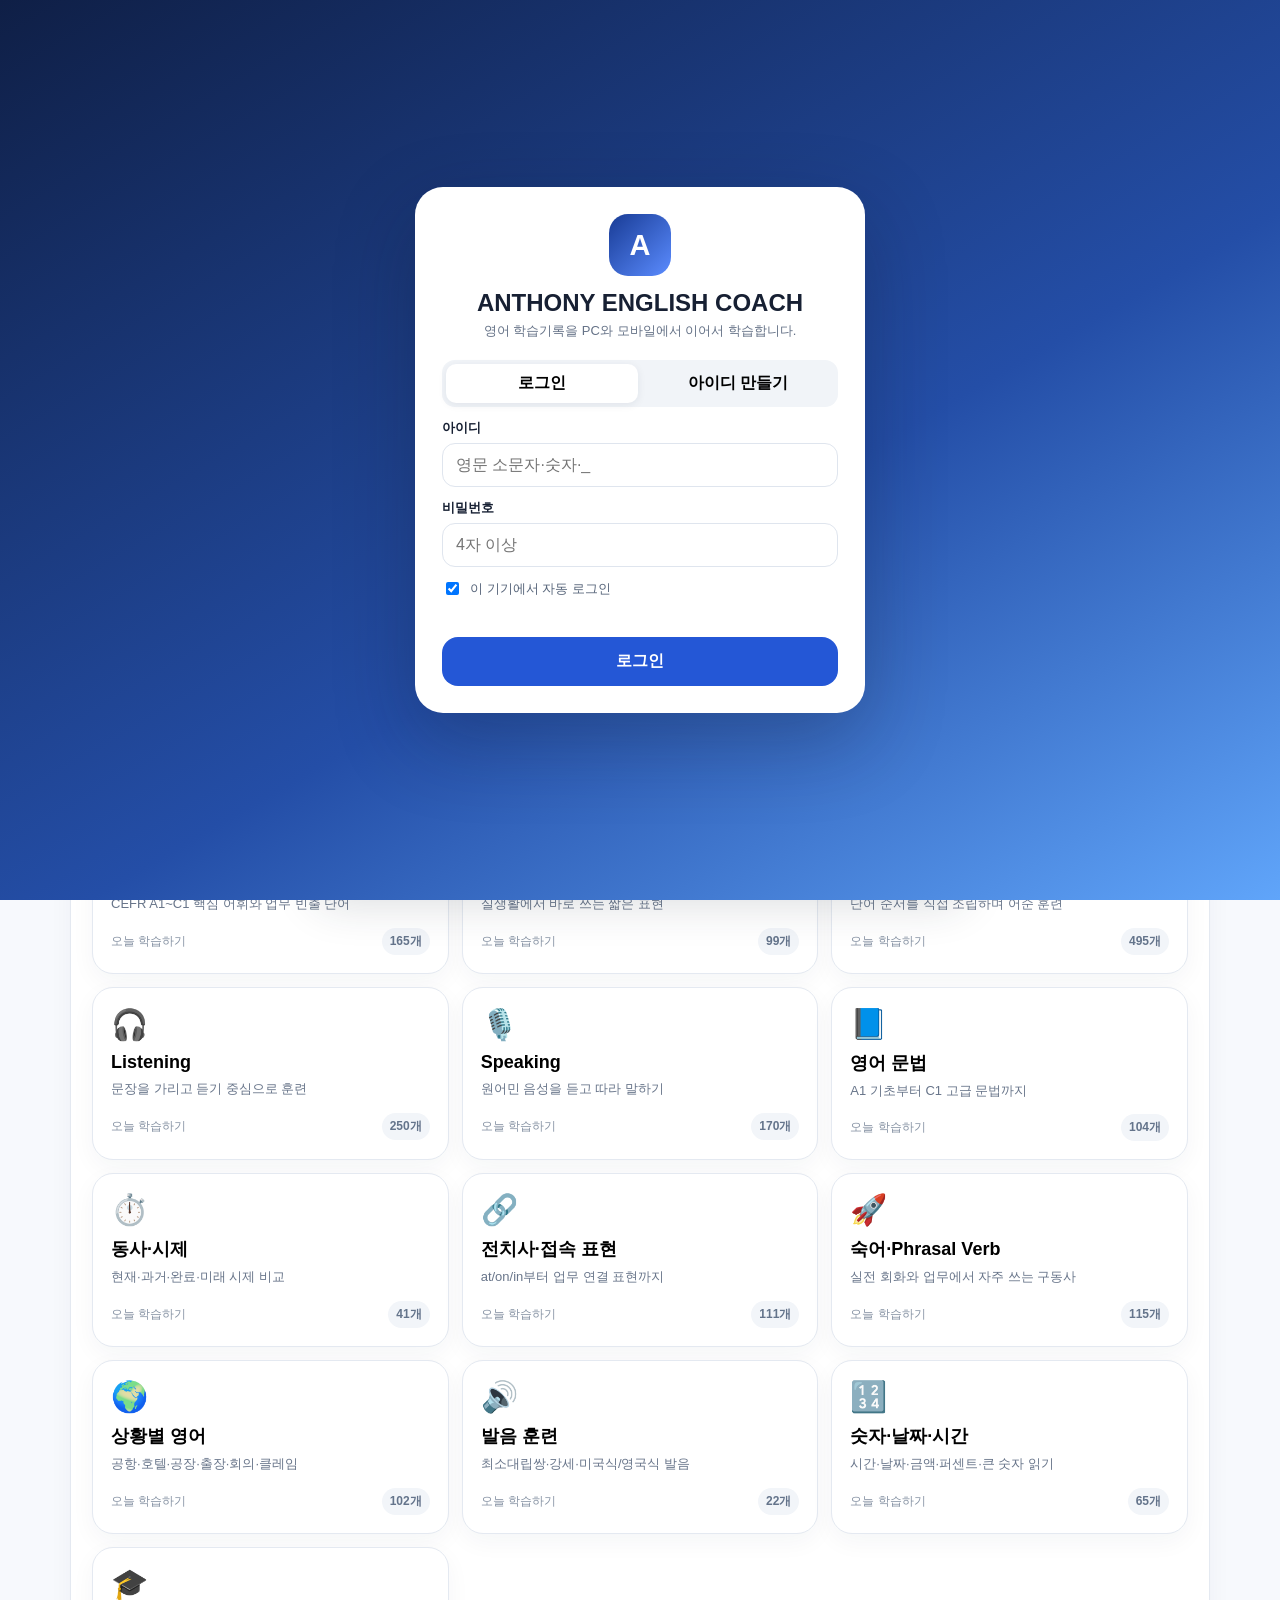
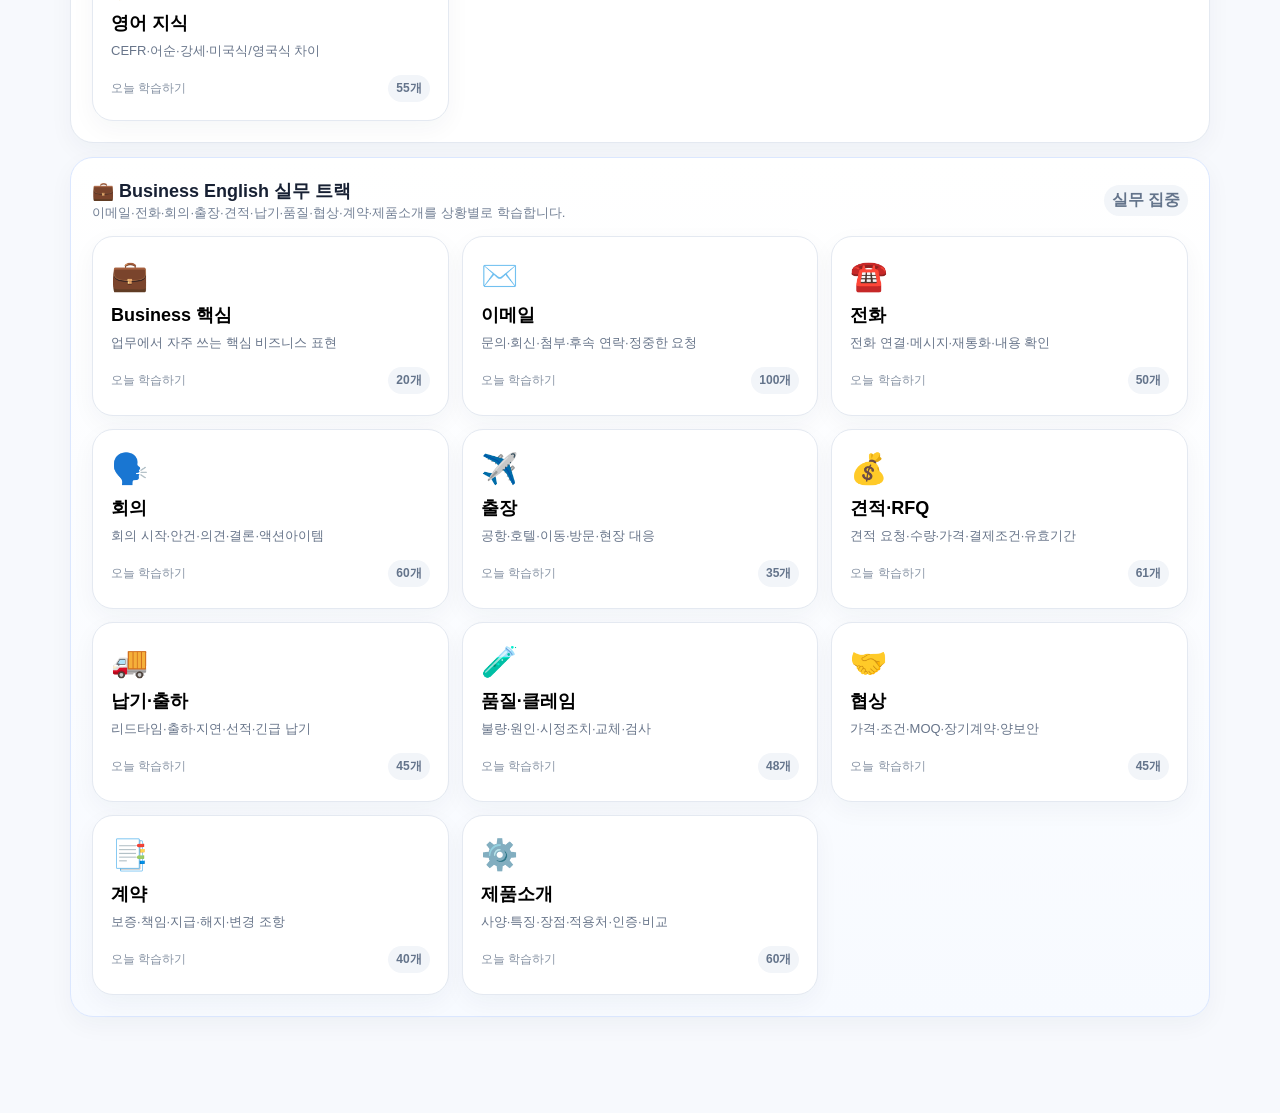
==== index.html @ 3e5adaae "ANTHONY ENGLISH COACH v1.1" ====
<!doctype html><html lang="ko"><head><meta charset="utf-8"><meta name="viewport" content="width=device-width,initial-scale=1,viewport-fit=cover"><meta name="theme-color" content="#183b95"><meta name="apple-mobile-web-app-capable" content="yes"><meta name="apple-mobile-web-app-title" content="Anthony English"><title>ANTHONY ENGLISH COACH</title><link rel="manifest" href="./manifest.webmanifest"><link rel="apple-touch-icon" href="./icon-192.png"><link rel="stylesheet" href="./styles.css?v=1.1"></head><body>
<div id="authGate" class="authGate"><div class="authCard"><div class="authLogo">A</div><h2>ANTHONY ENGLISH COACH</h2><p>영어 학습기록을 PC와 모바일에서 이어서 학습합니다.</p><div class="authTabs"><button id="loginTab" onclick="DACOCloud.setAuthMode('login')">로그인</button><button id="registerTab" onclick="DACOCloud.setAuthMode('register')">아이디 만들기</button></div><div id="displayNameField" class="field hidden"><label>표시 이름</label><input id="authDisplayName" autocomplete="name" placeholder="예: Anthony"></div><div class="field"><label>아이디</label><input id="authUsername" autocomplete="username" placeholder="영문 소문자·숫자·_"></div><div class="field"><label>비밀번호</label><input id="authPassword" type="password" autocomplete="current-password" placeholder="4자 이상"></div><label id="autoLoginRow" class="checkrow"><input id="autoLoginCheck" type="checkbox" checked> 이 기기에서 자동 로그인</label><div id="authSetupWarn" class="setupWarn hidden"></div><div id="authMsg" class="authMsg"></div><button id="authSubmit" class="bigbtn blue" style="width:100%" onclick="DACOCloud.submitAuth()">로그인</button><button id="bootstrapAdminBtn" class="iconbtn hidden" style="width:100%;margin-top:8px" onclick="DACOCloud.bootstrapAdmin()">최초 관리자(admin) 만들기</button><button id="localOnlyBtn" class="iconbtn hidden" style="width:100%;margin-top:8px" onclick="DACOCloud.continueLocal()">클라우드 없이 사용</button></div></div>
<div class="app"><header class="top"><div class="brand"><div class="logo">A</div><div><h1>ANTHONY ENGLISH COACH</h1><small>Daily · Business · Speaking · Review</small></div></div><div class="topActions"><span id="cloudStatusBadge" class="statusBadge off">☁ 연결 확인</span><button id="cloudUserBtn" class="iconbtn hidden" onclick="DACOCloud.openAccount()">👤</button><button id="adminBtn" class="iconbtn hidden" onclick="DACOCloud.openAdmin()">🛡 관리자</button><button class="iconbtn" onclick="openSettings()">⚙ 설정</button></div></header>
<main>
<section id="homeView" class="view on"><div class="hero"><div class="eyebrow">ANTHONY ENGLISH COACH · v1.1</div><h2>오늘 할 영어를 고민하지 말고,<br>10분만 바로 시작하세요.</h2><p>CEFR A1~C1, 필수 단어, 회화, 문장 만들기, Listening, Speaking, 문법, 시제와 함께 2,358개의 학습 항목을 제공합니다. Business English는 이메일·전화·회의·출장·견적·납기·품질·협상·계약·제품소개로 세분화했습니다.</p><div class="cta"><button class="primary" onclick="startDaily()">▶ 오늘의 영어 시작</button><button class="secondary" onclick="openReview()">↺ 복습·오답</button><button class="secondary" onclick="openBrowse()">⌕ 전체 학습자료</button></div></div>
<div class="stats"><div class="stat"><b id="statSessions">0</b><span>학습 세션</span></div><div class="stat"><b id="statLearned">0</b><span>학습 카드</span></div><div class="stat"><b id="statStreak">0일</b><span>연속 학습</span></div><div class="stat"><b id="statAccuracy">0%</b><span>정답률</span></div><div class="stat"><b id="statDue">0</b><span>복습 대기</span></div></div>
<div id="todayBanner" class="todayBanner"><div><b>오늘의 학습 상태</b><div id="todayText" style="font-size:13px;color:#567064;margin-top:3px">아직 학습 전입니다.</div></div><button class="iconbtn" onclick="startDaily()">이어하기</button></div>
<div class="panel"><div class="panelHead"><h3>난이도 선택</h3><div id="levelTabs" class="levelTabs"></div></div></div>
<div class="panel"><div class="panelHead"><h3>기본 영어 학습</h3><small style="color:#738095">완료 후에는 복습/추가학습으로 다시 들어갈 수 있습니다.</small></div><div id="coreCategoryGrid" class="categoryGrid"></div></div>
<div class="panel businessPanel"><div class="panelHead"><div><h3>💼 Business English 실무 트랙</h3><small style="color:#738095">이메일·전화·회의·출장·견적·납기·품질·협상·계약·제품소개를 상황별로 학습합니다.</small></div><span class="miniPill">실무 집중</span></div><div id="businessCategoryGrid" class="categoryGrid"></div></div></section>
<section id="studyView" class="view"><div class="studyTop"><button class="iconbtn" onclick="exitStudy()">← 종료</button><div class="progress"><div id="studyProgress"></div></div><b id="studyCount">0/0</b></div><div id="studyCard" class="lessonCard"></div></section>
<section id="browseView" class="view"><div class="pageHead"><button class="iconbtn" onclick="goHome()">← 홈</button><div style="flex:1"><h2>전체 학습자료</h2><small>영어/한국어/카테고리로 검색할 수 있습니다.</small></div></div><div class="panel"><div class="browseTools"><input id="browseSearch" class="search" placeholder="검색어 입력" oninput="renderBrowse()"><select id="browseCategory" class="search" style="flex:0 0 220px" onchange="renderBrowse()"></select></div><div id="browseList" class="browseList"></div></div></section>
<section id="summaryView" class="view"><div class="lessonCard"><div class="summary"><div class="trophy">🎉</div><h2 id="summaryTitle">오늘 공부 끝!</h2><p id="summaryText">짧게라도 매일 반복하는 것이 가장 강합니다.</p><div class="summaryGrid"><div><b id="sumCount">0</b><span>학습 항목</span></div><div><b id="sumCorrect">0</b><span>정답</span></div><div><b id="sumScore">0%</b><span>정답률</span></div><div><b id="sumWrong">0</b><span>복습 예약</span></div></div><button class="bigbtn blue" onclick="goHome()">홈으로</button> <button id="summaryMoreBtn" class="bigbtn light" onclick="repeatLastCategory()">추가학습</button></div></div></section>
</main>
<nav class="bottomNav"><button onclick="goHome()"><span>🏠</span>홈</button><button onclick="openBrowse()"><span>📚</span>학습자료</button><button onclick="DACOCloud.openRanking()"><span>🏆</span>랭킹</button><button onclick="openAttendance()"><span>✅</span>출석</button><button onclick="openMyPage()"><span>👤</span>마이</button></nav></div>
<div class="modal" id="settingsModal"><div class="modalbox"><div class="pageHead"><h2>설정</h2><button class="iconbtn" onclick="closeModal('settingsModal')">✕</button></div><div class="settingrow"><div><label>영어 발음</label><small>미국식/영국식 음성을 선택합니다.</small></div><div id="accentSeg" class="seg"><button data-accent="en-US" onclick="setAccent('en-US')">🇺🇸 US</button><button data-accent="en-GB" onclick="setAccent('en-GB')">🇬🇧 UK</button></div></div><div class="settingrow"><div><label>음성 속도</label><small>초급자는 0.85배가 편합니다.</small></div><div id="rateSeg" class="seg"><button data-rate="0.75" onclick="setRate(.75)">0.75</button><button data-rate="0.85" onclick="setRate(.85)">0.85</button><button data-rate="1" onclick="setRate(1)">보통</button></div></div><div class="settingrow"><div><label>영어 성우</label><small>기기에서 사용 가능한 선택 발음의 성우를 표시합니다.</small></div><div><select id="voiceSelect" onchange="setVoice(this.value)"><option value="auto">자동</option></select> <button class="iconbtn" onclick="speak('Please confirm the schedule.')">샘플</button></div></div><div class="settingrow"><div><label>오후 7시 미학습 알림</label><small id="reminderStatus">오늘 학습하지 않았을 때 알림을 받을 수 있습니다.</small></div><button id="settingsReminderBtn" class="iconbtn" onclick="DACOCloud.toggleReminder()">🔕 알림 켜기</button></div><div class="settingrow"><div><label>계정 · 클라우드</label><small id="cloudSettingsText">로그인하면 기록이 자동 동기화됩니다.</small></div><button class="iconbtn" onclick="DACOCloud.syncNow(true)">지금 동기화</button></div><div class="settingrow"><div><label>학습기록 백업</label><small>JSON 파일로 내보내거나 다시 가져올 수 있습니다.</small></div><div><button class="iconbtn" onclick="exportProgress()">내보내기</button> <button class="iconbtn" onclick="document.getElementById('importFile').click()">가져오기</button><input id="importFile" type="file" accept="application/json" class="hidden"></div></div><div class="settingrow"><div><label>학습기록 초기화</label><small>영어 앱의 진도만 초기화합니다.</small></div><button class="iconbtn" style="color:#b91c1c" onclick="resetProgress()">초기화</button></div></div></div>
<div class="modal" id="attendanceModal"><div class="modalbox"><div class="pageHead"><h2>✅ 출석·학습 기록</h2><button class="iconbtn" onclick="closeModal('attendanceModal')">✕</button></div><div id="attendanceContent"></div></div></div>
<div class="modal" id="myPageModal"><div class="modalbox"><div class="pageHead"><h2>👤 마이페이지</h2><button class="iconbtn" onclick="closeModal('myPageModal')">✕</button></div><div id="myPageContent"></div><div id="myPageRank" class="setupWarn">랭킹 집계 중</div></div></div>
<div class="modal" id="rankingModal"><div class="modalbox"><div class="pageHead"><h2>🏆 영어 학습 랭킹</h2><button class="iconbtn" onclick="DACOCloud.closeModal('rankingModal')">✕</button></div><div id="rankingContent"></div></div></div>
<div class="modal" id="accountModal"><div class="modalbox"><div class="pageHead"><h2>내 계정</h2><button class="iconbtn" onclick="DACOCloud.closeModal('accountModal')">✕</button></div><div id="accountInfo"></div><div style="display:flex;gap:8px;flex-wrap:wrap;margin-top:15px"><button class="bigbtn light" onclick="DACOCloud.syncNow(true)">☁ 지금 동기화</button><button class="bigbtn ghost" onclick="DACOCloud.openPasswordChange()">비밀번호 변경</button><button class="bigbtn ghost" onclick="DACOCloud.logout()">로그아웃</button></div></div></div>
<div class="modal" id="passwordModal"><div class="modalbox" style="max-width:460px"><div class="pageHead"><h2>비밀번호 변경</h2><button class="iconbtn" onclick="DACOCloud.closeModal('passwordModal')">✕</button></div><div class="field"><label>현재 비밀번호</label><input id="currentPassword" type="password"></div><div class="field"><label>새 비밀번호</label><input id="newPassword" type="password"></div><div id="passwordMsg" class="authMsg"></div><button class="bigbtn blue" style="width:100%" onclick="DACOCloud.changePassword()">변경하기</button></div></div>
<div class="modal" id="adminModal"><div class="modalbox" style="max-width:1040px"><div class="pageHead"><div><h2>🛡 관리자 메뉴</h2><small>영어 앱 사용자와 학습기록</small></div><button class="iconbtn" onclick="DACOCloud.closeModal('adminModal')">✕</button></div><div id="adminWarning" class="setupWarn">초기 관리자 비밀번호가 admin이면 최초 로그인 후 반드시 변경하세요.</div><div id="adminSummary" class="adminCards"></div><div style="display:flex;justify-content:space-between;align-items:center;margin:14px 0 8px"><b>가입 사용자</b><button class="iconbtn" onclick="DACOCloud.loadAdminUsers()">↻ 새로고침</button></div><div id="adminUsers"></div></div></div>
<div id="toast" class="toast"></div><script src="./cloud-config.js?v=1.1"></script><script src="./content.js?v=1.1"></script><script src="./app.js?v=1.1"></script><script src="./cloud-auth.js?v=1.1"></script></body></html>
---- styles.css ----
:root{--bg:#f6f8fc;--card:#fff;--ink:#172033;--muted:#68758a;--line:#e4e9f1;--blue:#2457d6;--blue2:#183b95;--green:#079669;--orange:#e76a17;--red:#d83b43;--purple:#7251cc;--shadow:0 18px 48px rgba(31,47,79,.10);--radius:24px}
*{box-sizing:border-box}html{font-size:16px}body{margin:0;min-height:100vh;background:linear-gradient(180deg,#eef4ff 0,#f7f9fd 280px,#f7f9fd 100%);color:var(--ink);font-family:-apple-system,BlinkMacSystemFont,"Segoe UI","Noto Sans KR",Arial,sans-serif}button,input,select{font:inherit}button{cursor:pointer}.hidden{display:none!important}.app{max-width:1180px;margin:0 auto;padding:22px 20px 96px}.top{display:flex;align-items:center;justify-content:space-between;gap:14px;margin-bottom:18px}.brand{display:flex;align-items:center;gap:12px}.logo{width:48px;height:48px;border-radius:15px;display:grid;place-items:center;color:#fff;font-weight:900;font-size:24px;background:linear-gradient(135deg,#183b95,#5b8cff);box-shadow:0 10px 25px rgba(36,87,214,.26)}.brand h1{font-size:20px;margin:0;letter-spacing:-.3px}.brand small{display:block;color:var(--muted);margin-top:2px}.topActions{display:flex;gap:8px;align-items:center;flex-wrap:wrap;justify-content:flex-end}.iconbtn{border:1px solid var(--line);background:#fff;color:#46546b;border-radius:13px;padding:10px 12px}.statusBadge{font-size:12px;padding:9px 11px;border-radius:999px;background:#e8f7ef;color:#08704f;font-weight:800}.statusBadge.off{background:#f1f4f8;color:#7a8698}.hero{position:relative;overflow:hidden;padding:34px;border-radius:32px;background:linear-gradient(135deg,#122857,#244fae 58%,#4d84ff);color:#fff;box-shadow:var(--shadow)}.hero:after{content:"";position:absolute;width:330px;height:330px;border-radius:50%;background:rgba(255,255,255,.08);right:-100px;top:-140px}.eyebrow{font-size:13px;font-weight:800;letter-spacing:.08em;opacity:.82}.hero h2{font-size:38px;line-height:1.16;margin:8px 0 10px;max-width:760px}.hero p{margin:0;max-width:760px;line-height:1.6;opacity:.88}.cta{display:flex;gap:10px;flex-wrap:wrap;margin-top:22px}.primary,.secondary,.bigbtn{border:0;border-radius:16px;padding:14px 19px;font-weight:850}.primary{background:#fff;color:#173f99;box-shadow:0 10px 25px rgba(0,0,0,.12)}.secondary{background:rgba(255,255,255,.14);color:#fff;border:1px solid rgba(255,255,255,.24)}.bigbtn.blue{background:var(--blue);color:#fff}.bigbtn.light{background:#edf3ff;color:#214ea9}.bigbtn.ghost{background:#f2f5f9;color:#475569}.stats{display:grid;grid-template-columns:repeat(5,1fr);gap:12px;margin:16px 0}.stat,.panel,.categoryCard{background:var(--card);border:1px solid var(--line);box-shadow:0 8px 24px rgba(30,41,59,.045)}.stat{border-radius:18px;padding:17px}.stat b{font-size:25px;display:block}.stat span{font-size:12px;color:var(--muted);margin-top:4px}.panel{border-radius:23px;padding:21px;margin-top:14px}.panelHead{display:flex;align-items:center;justify-content:space-between;gap:10px;margin-bottom:14px}.panelHead h3{margin:0;font-size:18px}.levelTabs{display:flex;gap:7px;flex-wrap:wrap}.levelTabs button{border:1px solid var(--line);background:#fff;color:#66758a;border-radius:999px;padding:8px 12px;font-weight:800;font-size:13px}.levelTabs button.on{background:#eaf1ff;border-color:#b8cdfa;color:#1f51b7}.categoryGrid{display:grid;grid-template-columns:repeat(3,1fr);gap:13px}.categoryCard{border-radius:21px;padding:18px;text-align:left;position:relative;min-height:164px;transition:.18s}.categoryCard:hover{transform:translateY(-2px);box-shadow:0 14px 34px rgba(31,47,79,.08)}.categoryIcon{font-size:30px}.categoryCard h4{font-size:18px;margin:10px 0 6px}.categoryCard p{font-size:13px;color:var(--muted);line-height:1.52;margin:0 0 14px}.categoryMeta{display:flex;justify-content:space-between;align-items:center;gap:8px;font-size:12px}.done{color:var(--green);font-weight:900}.todo{color:#8793a4}.miniPill{padding:5px 8px;border-radius:999px;background:#f2f5f9;color:#64748b;font-weight:800}.view{display:none}.view.on{display:block}.pageHead{display:flex;align-items:center;justify-content:space-between;gap:14px;margin-bottom:13px}.pageHead h2{margin:0;font-size:25px}.pageHead small{color:var(--muted)}.studyTop{display:flex;align-items:center;gap:10px;margin:8px 0 12px}.progress{height:10px;background:#e8edf5;border-radius:999px;overflow:hidden;flex:1}.progress>div{height:100%;background:linear-gradient(90deg,#3975f3,#7d5be2);width:0;transition:.2s}.lessonCard{background:#fff;border:1px solid var(--line);border-radius:28px;box-shadow:var(--shadow);min-height:570px;padding:29px;display:flex;flex-direction:column}.lessonBadge{align-self:flex-start;padding:7px 11px;border-radius:999px;background:#edf4ff;color:#2457b6;font-size:12px;font-weight:900}.prompt{margin:auto 0;text-align:center}.prompt .ko{font-size:26px;font-weight:850;line-height:1.42;margin-bottom:16px}.prompt .en{font-size:38px;font-weight:900;line-height:1.28;letter-spacing:-.3px}.prompt .ipa{font-size:17px;color:#66758a;margin-top:8px}.note{margin:18px auto 0;max-width:760px;background:#f8fafc;border-radius:16px;padding:14px 16px;color:#536177;font-size:14px;line-height:1.6;text-align:left}.example{margin:10px auto 0;max-width:760px;border:1px solid #e5edfb;background:#f7faff;border-radius:16px;padding:14px 16px;text-align:left}.example b{display:block;font-size:17px;margin-bottom:4px}.example span{color:#66758a;font-size:14px}.actions{display:flex;gap:9px;justify-content:center;flex-wrap:wrap;margin-top:auto;padding-top:22px}.actionBtn{border:0;border-radius:15px;padding:13px 17px;font-weight:850}.listen{background:#edf3ff;color:#2457b6}.speak{background:#e8fbf2;color:#087453}.reveal{background:#172b55;color:#fff}.wrong{background:#fff0f0;color:#b72b34}.good{background:#e9f8ef;color:#08724f}.choiceGrid{display:grid;gap:10px;margin:18px auto;max-width:720px}.choice{border:1.5px solid #dfe6f0;background:#fff;border-radius:15px;padding:14px 16px;text-align:left;font-weight:700}.choice.correct{background:#eafaf2;border-color:#64ca9d;color:#08724f}.choice.bad{background:#fff0f0;border-color:#f0a2a6;color:#b72b34}.sentenceBuild{display:flex;gap:8px;flex-wrap:wrap;justify-content:center;margin:22px auto;max-width:820px}.wordChip{border:1px solid #dfe6ef;background:#fff;border-radius:12px;padding:10px 12px;font-weight:750}.wordChip.used{opacity:.25}.builtLine{min-height:54px;border:2px dashed #d9e2ef;border-radius:15px;padding:12px;display:flex;gap:7px;flex-wrap:wrap;justify-content:center;align-items:center;max-width:820px;margin:0 auto}.micOrb{width:112px;height:112px;border-radius:50%;border:0;background:linear-gradient(135deg,#08a06d,#3bd49a);color:#fff;font-size:40px;box-shadow:0 15px 34px rgba(8,160,109,.24)}.micOrb.listening{animation:pulse 1.1s infinite}@keyframes pulse{50%{transform:scale(1.06);box-shadow:0 0 0 18px rgba(8,160,109,.08)}}.speechResult{margin:14px auto;max-width:760px;background:#f8fafc;border-radius:15px;padding:13px 15px;text-align:left}.score{font-size:38px;font-weight:900;color:#078255}.browseTools{display:flex;gap:9px;flex-wrap:wrap;margin-bottom:14px}.search{flex:1;min-width:220px;border:1px solid var(--line);background:#fff;border-radius:14px;padding:12px 14px}.browseList{display:grid;gap:9px}.browseRow{background:#fff;border:1px solid var(--line);border-radius:16px;padding:14px 16px;display:grid;grid-template-columns:90px 1fr auto;gap:12px;align-items:center}.browseRow .level{font-weight:900;color:#2457b6}.browseRow b{font-size:17px}.browseRow span{color:var(--muted);font-size:13px}.todayBanner{display:flex;align-items:center;justify-content:space-between;gap:12px;background:#edf8f3;border:1px solid #ccebdc;border-radius:17px;padding:13px 15px;margin-bottom:12px}.todayBanner b{color:#087252}.bottomNav{position:fixed;left:50%;bottom:12px;transform:translateX(-50%);width:min(650px,calc(100% - 24px));display:grid;grid-template-columns:repeat(5,1fr);background:rgba(255,255,255,.95);border:1px solid #e2e7ef;border-radius:19px;padding:7px;box-shadow:0 16px 45px rgba(30,41,59,.16);backdrop-filter:blur(14px);z-index:15}.bottomNav button{border:0;background:transparent;border-radius:13px;padding:8px 4px;color:#68758a;font-weight:800;font-size:11px}.bottomNav button span{display:block;font-size:20px;margin-bottom:2px}.modal{display:none;position:fixed;inset:0;z-index:40;background:rgba(15,23,42,.48);padding:20px;align-items:center;justify-content:center}.modal.on{display:flex}.modalbox{width:min(720px,100%);max-height:88vh;overflow:auto;background:#fff;border-radius:25px;padding:24px}.field{margin:12px 0}.field label{display:block;font-weight:800;font-size:13px;margin-bottom:6px}.field input,.field select{width:100%;border:1px solid #dfe5ee;border-radius:13px;padding:12px 13px}.settingrow{display:flex;align-items:center;justify-content:space-between;gap:14px;padding:14px 0;border-bottom:1px solid var(--line)}.settingrow label{font-weight:850}.settingrow small{display:block;color:var(--muted);font-weight:400;margin-top:4px}.seg{display:flex;gap:5px;background:#f1f4f8;border-radius:12px;padding:4px}.seg button{border:0;background:transparent;border-radius:9px;padding:7px 10px;font-size:12px}.seg button.on{background:#fff;box-shadow:0 2px 8px rgba(30,41,59,.09);font-weight:900}.authGate{position:fixed;inset:0;z-index:100;background:linear-gradient(150deg,#0f1f46,#244ea7 58%,#60a5fa);display:flex;align-items:center;justify-content:center;padding:18px}.authCard{width:min(450px,100%);background:#fff;border-radius:28px;padding:27px;box-shadow:0 28px 80px rgba(15,23,42,.28)}.authLogo{width:62px;height:62px;border-radius:19px;display:grid;place-items:center;margin:0 auto 13px;color:#fff;font-size:29px;font-weight:900;background:linear-gradient(135deg,#183b95,#5b8cff)}.authCard h2{text-align:center;margin:0 0 5px}.authCard>p{text-align:center;color:#657287;margin:0 0 20px;font-size:13px}.authTabs{display:grid;grid-template-columns:1fr 1fr;gap:5px;background:#f1f4f8;padding:4px;border-radius:13px}.authTabs button{border:0;background:transparent;border-radius:10px;padding:9px;font-weight:850}.authTabs button.on{background:#fff;box-shadow:0 2px 8px rgba(30,41,59,.08)}.authMsg,.setupWarn{font-size:13px;line-height:1.5}.setupWarn{background:#fff7e8;color:#9a5b07;padding:11px 12px;border-radius:12px;margin:10px 0}.authMsg{min-height:20px;margin:8px 0;color:#b45309}.checkrow{display:flex;align-items:center;gap:8px;font-size:13px;color:#57657a;margin:11px 0}.rankPodium{display:grid;grid-template-columns:repeat(3,1fr);gap:8px;margin:14px 0}.rankPodium>div,.adminCards>div{background:#f7f9fc;border-radius:15px;padding:14px;text-align:center}.rankPodium b,.rankPodium span{display:block}.rankRow{display:grid;grid-template-columns:50px 1fr 90px;gap:10px;align-items:center;padding:11px;border-bottom:1px solid #edf0f4}.rankRow.me{background:#eef4ff}.rankUser span{display:block;color:#718096;font-size:12px;margin-top:3px}.rankScore{text-align:right;font-weight:900}.adminCards{display:grid;grid-template-columns:repeat(4,1fr);gap:8px;margin:12px 0}.adminCards b{font-size:21px;display:block}.adminCards span{font-size:12px;color:#718096}.adminTableWrap{overflow:auto}.adminTable{width:100%;border-collapse:collapse;font-size:12px}.adminTable th,.adminTable td{padding:9px;border-bottom:1px solid #e9edf3;text-align:left;white-space:nowrap}.miniBtn{border:0;border-radius:8px;padding:6px 8px}.miniBtn.danger{color:#b91c1c}.miniBtn.warn{color:#b45309}.summary{text-align:center;padding:28px 10px}.summary .trophy{font-size:70px}.summary h2{font-size:32px;margin:8px 0}.summary p{color:var(--muted)}.summaryGrid{display:grid;grid-template-columns:repeat(4,1fr);gap:10px;margin:20px 0}.summaryGrid>div{background:#f7f9fc;border-radius:17px;padding:15px}.summaryGrid b{font-size:24px;display:block}.summaryGrid span{font-size:12px;color:var(--muted)}.toast{position:fixed;left:50%;bottom:82px;transform:translateX(-50%) translateY(18px);opacity:0;pointer-events:none;z-index:80;background:#172033;color:#fff;border-radius:12px;padding:11px 15px;transition:.2s}.toast.on{opacity:1;transform:translateX(-50%) translateY(0)}
@media(max-width:900px){.stats{grid-template-columns:repeat(3,1fr)}.categoryGrid{grid-template-columns:repeat(2,1fr)}.hero h2{font-size:32px}.app{padding-left:15px;padding-right:15px}}
@media(max-width:620px){html{font-size:17px}.top{align-items:flex-start}.brand h1{font-size:18px}.topActions .iconbtn:nth-child(n+3){display:none}.hero{padding:26px 22px;border-radius:26px}.hero h2{font-size:29px}.stats{grid-template-columns:repeat(2,1fr)}.categoryGrid{grid-template-columns:1fr}.categoryCard{min-height:145px}.lessonCard{padding:21px;min-height:560px}.prompt .ko{font-size:23px}.prompt .en{font-size:32px}.summaryGrid{grid-template-columns:repeat(2,1fr)}.browseRow{grid-template-columns:55px 1fr}.browseRow button{grid-column:2}.settingrow{align-items:flex-start;flex-direction:column}.adminCards{grid-template-columns:repeat(2,1fr)}.bottomNav{bottom:8px}.app{padding-bottom:104px}}

.businessPanel{border:1px solid #dbe7ff;background:linear-gradient(180deg,#ffffff 0%,#f7faff 100%)}
.businessPanel .categoryCard{min-height:180px}
@media(max-width:720px){.businessPanel .categoryCard{min-height:auto}}
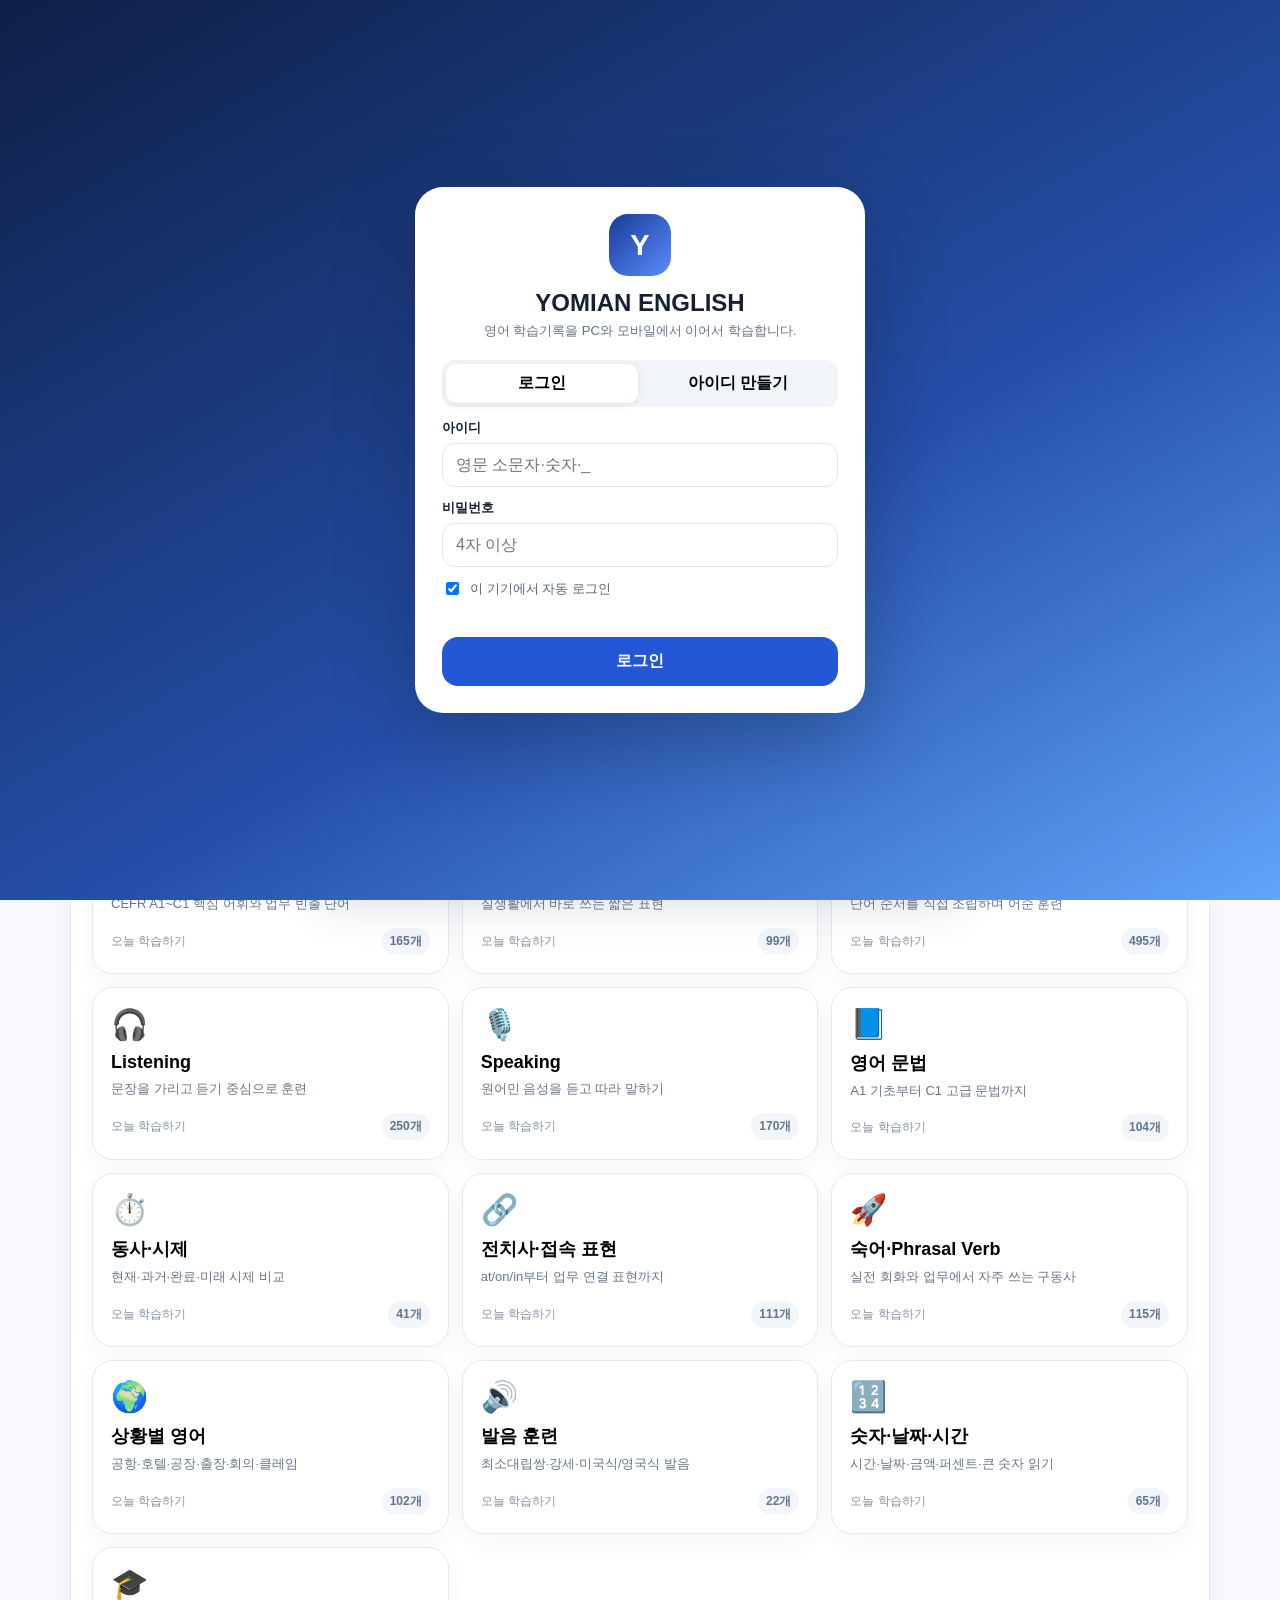
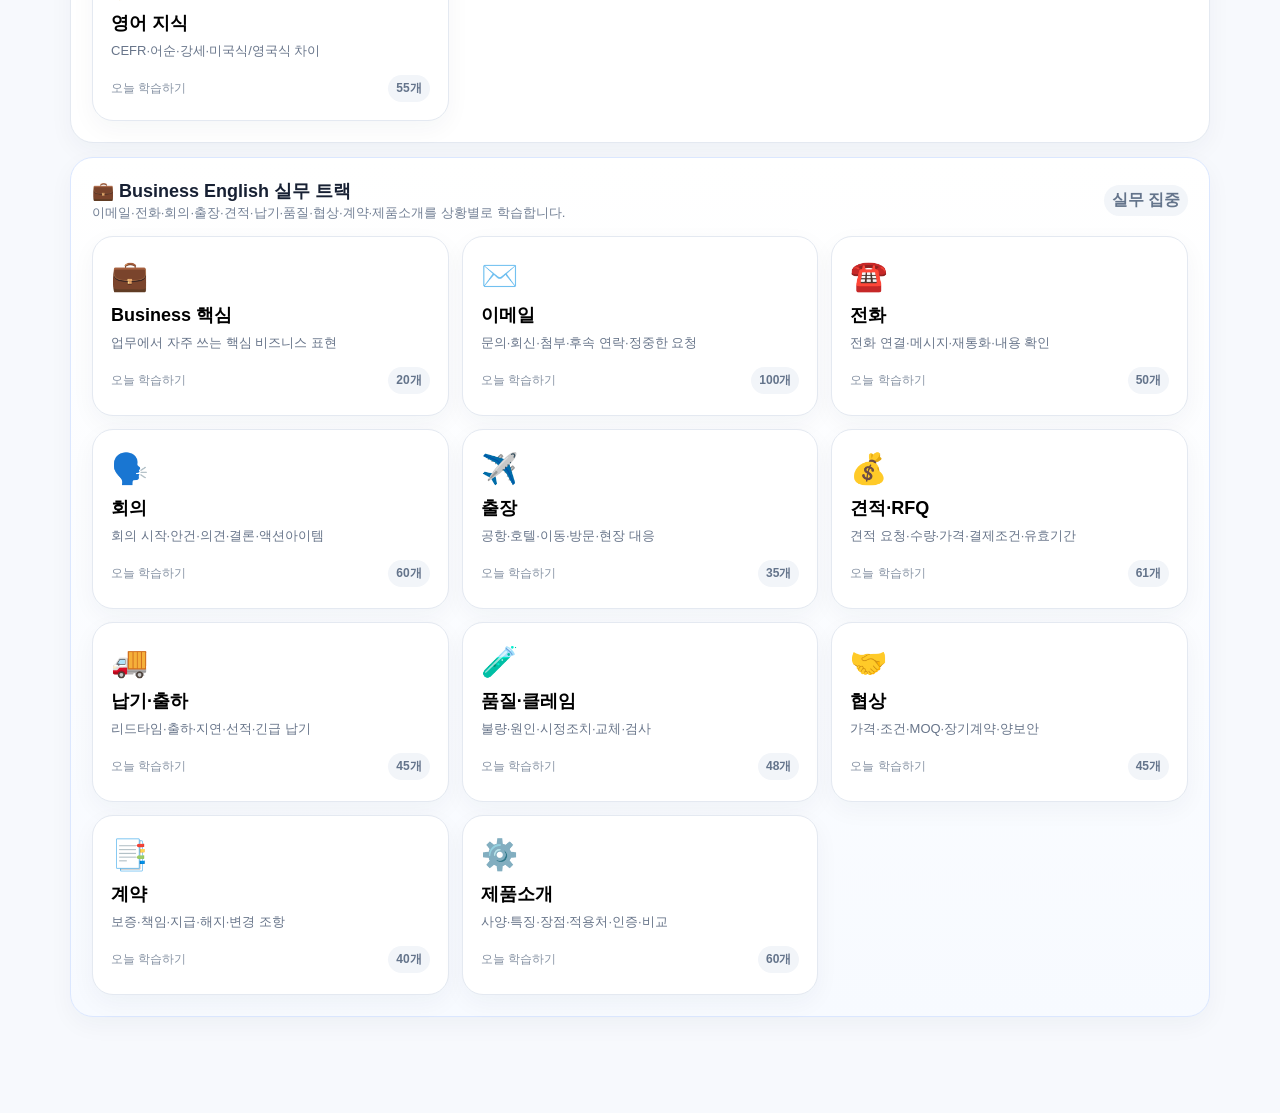
==== commit 509fd903: "english coach ver 1.2.1" ====
--- a/index.html
+++ b/index.html
@@ -1,8 +1,8 @@
-<!doctype html><html lang="ko"><head><meta charset="utf-8"><meta name="viewport" content="width=device-width,initial-scale=1,viewport-fit=cover"><meta name="theme-color" content="#183b95"><meta name="apple-mobile-web-app-capable" content="yes"><meta name="apple-mobile-web-app-title" content="Anthony English"><title>ANTHONY ENGLISH COACH</title><link rel="manifest" href="./manifest.webmanifest"><link rel="apple-touch-icon" href="./icon-192.png"><link rel="stylesheet" href="./styles.css?v=1.1"></head><body>
-<div id="authGate" class="authGate"><div class="authCard"><div class="authLogo">A</div><h2>ANTHONY ENGLISH COACH</h2><p>영어 학습기록을 PC와 모바일에서 이어서 학습합니다.</p><div class="authTabs"><button id="loginTab" onclick="DACOCloud.setAuthMode('login')">로그인</button><button id="registerTab" onclick="DACOCloud.setAuthMode('register')">아이디 만들기</button></div><div id="displayNameField" class="field hidden"><label>표시 이름</label><input id="authDisplayName" autocomplete="name" placeholder="예: Anthony"></div><div class="field"><label>아이디</label><input id="authUsername" autocomplete="username" placeholder="영문 소문자·숫자·_"></div><div class="field"><label>비밀번호</label><input id="authPassword" type="password" autocomplete="current-password" placeholder="4자 이상"></div><label id="autoLoginRow" class="checkrow"><input id="autoLoginCheck" type="checkbox" checked> 이 기기에서 자동 로그인</label><div id="authSetupWarn" class="setupWarn hidden"></div><div id="authMsg" class="authMsg"></div><button id="authSubmit" class="bigbtn blue" style="width:100%" onclick="DACOCloud.submitAuth()">로그인</button><button id="bootstrapAdminBtn" class="iconbtn hidden" style="width:100%;margin-top:8px" onclick="DACOCloud.bootstrapAdmin()">최초 관리자(admin) 만들기</button><button id="localOnlyBtn" class="iconbtn hidden" style="width:100%;margin-top:8px" onclick="DACOCloud.continueLocal()">클라우드 없이 사용</button></div></div>
-<div class="app"><header class="top"><div class="brand"><div class="logo">A</div><div><h1>ANTHONY ENGLISH COACH</h1><small>Daily · Business · Speaking · Review</small></div></div><div class="topActions"><span id="cloudStatusBadge" class="statusBadge off">☁ 연결 확인</span><button id="cloudUserBtn" class="iconbtn hidden" onclick="DACOCloud.openAccount()">👤</button><button id="adminBtn" class="iconbtn hidden" onclick="DACOCloud.openAdmin()">🛡 관리자</button><button class="iconbtn" onclick="openSettings()">⚙ 설정</button></div></header>
+<!doctype html><html lang="ko"><head><meta charset="utf-8"><meta name="viewport" content="width=device-width,initial-scale=1,viewport-fit=cover"><meta name="theme-color" content="#183b95"><meta name="apple-mobile-web-app-capable" content="yes"><meta name="apple-mobile-web-app-title" content="YOMIAN English"><title>YOMIAN ENGLISH</title><link rel="manifest" href="./manifest.webmanifest"><link rel="apple-touch-icon" href="./yomian-english-icon-192-v3.png"><link rel="stylesheet" href="./styles.css?v=1.2.1"></head><body>
+<div id="authGate" class="authGate"><div class="authCard"><div class="authLogo">Y</div><h2>YOMIAN ENGLISH</h2><p>영어 학습기록을 PC와 모바일에서 이어서 학습합니다.</p><div class="authTabs"><button id="loginTab" onclick="DACOCloud.setAuthMode('login')">로그인</button><button id="registerTab" onclick="DACOCloud.setAuthMode('register')">아이디 만들기</button></div><div id="displayNameField" class="field hidden"><label>표시 이름</label><input id="authDisplayName" autocomplete="name" placeholder="예: Alex"></div><div class="field"><label>아이디</label><input id="authUsername" autocomplete="username" placeholder="영문 소문자·숫자·_"></div><div class="field"><label>비밀번호</label><input id="authPassword" type="password" autocomplete="current-password" placeholder="4자 이상"></div><label id="autoLoginRow" class="checkrow"><input id="autoLoginCheck" type="checkbox" checked> 이 기기에서 자동 로그인</label><div id="authSetupWarn" class="setupWarn hidden"></div><div id="authMsg" class="authMsg"></div><button id="authSubmit" class="bigbtn blue" style="width:100%" onclick="DACOCloud.submitAuth()">로그인</button><button id="bootstrapAdminBtn" class="iconbtn hidden" style="width:100%;margin-top:8px" onclick="DACOCloud.bootstrapAdmin()">최초 관리자(admin) 만들기</button><button id="localOnlyBtn" class="iconbtn hidden" style="width:100%;margin-top:8px" onclick="DACOCloud.continueLocal()">클라우드 없이 사용</button></div></div>
+<div class="app"><header class="top"><div class="brand"><div class="logo">Y</div><div><h1>YOMIAN ENGLISH</h1><small>Daily · Business · Speaking · Review</small></div></div><div class="topActions"><span id="cloudStatusBadge" class="statusBadge off">☁ 연결 확인</span><button id="cloudUserBtn" class="iconbtn hidden" onclick="DACOCloud.openAccount()">👤</button><button id="adminBtn" class="iconbtn hidden" onclick="DACOCloud.openAdmin()">🛡 관리자</button><button class="iconbtn" onclick="openSettings()">⚙ 설정</button></div></header>
 <main>
-<section id="homeView" class="view on"><div class="hero"><div class="eyebrow">ANTHONY ENGLISH COACH · v1.1</div><h2>오늘 할 영어를 고민하지 말고,<br>10분만 바로 시작하세요.</h2><p>CEFR A1~C1, 필수 단어, 회화, 문장 만들기, Listening, Speaking, 문법, 시제와 함께 2,358개의 학습 항목을 제공합니다. Business English는 이메일·전화·회의·출장·견적·납기·품질·협상·계약·제품소개로 세분화했습니다.</p><div class="cta"><button class="primary" onclick="startDaily()">▶ 오늘의 영어 시작</button><button class="secondary" onclick="openReview()">↺ 복습·오답</button><button class="secondary" onclick="openBrowse()">⌕ 전체 학습자료</button></div></div>
+<section id="homeView" class="view on"><div class="hero"><div class="eyebrow">YOMIAN ENGLISH · v1.2.1</div><h2>오늘 할 영어를 고민하지 말고,<br>10분만 바로 시작하세요.</h2><p>CEFR A1~C1, 필수 단어, 회화, 문장 만들기, Listening, Speaking, 문법, 시제와 함께 2,358개의 학습 항목을 제공합니다. Business English는 이메일·전화·회의·출장·견적·납기·품질·협상·계약·제품소개로 세분화했습니다.</p><div class="cta"><button class="primary" onclick="startDaily()">▶ 오늘의 영어 시작</button><button class="secondary" onclick="openReview()">↺ 복습·오답</button><button class="secondary" onclick="openBrowse()">⌕ 전체 학습자료</button></div></div>
 <div class="stats"><div class="stat"><b id="statSessions">0</b><span>학습 세션</span></div><div class="stat"><b id="statLearned">0</b><span>학습 카드</span></div><div class="stat"><b id="statStreak">0일</b><span>연속 학습</span></div><div class="stat"><b id="statAccuracy">0%</b><span>정답률</span></div><div class="stat"><b id="statDue">0</b><span>복습 대기</span></div></div>
 <div id="todayBanner" class="todayBanner"><div><b>오늘의 학습 상태</b><div id="todayText" style="font-size:13px;color:#567064;margin-top:3px">아직 학습 전입니다.</div></div><button class="iconbtn" onclick="startDaily()">이어하기</button></div>
 <div class="panel"><div class="panelHead"><h3>난이도 선택</h3><div id="levelTabs" class="levelTabs"></div></div></div>
@@ -20,4 +20,4 @@
 <div class="modal" id="accountModal"><div class="modalbox"><div class="pageHead"><h2>내 계정</h2><button class="iconbtn" onclick="DACOCloud.closeModal('accountModal')">✕</button></div><div id="accountInfo"></div><div style="display:flex;gap:8px;flex-wrap:wrap;margin-top:15px"><button class="bigbtn light" onclick="DACOCloud.syncNow(true)">☁ 지금 동기화</button><button class="bigbtn ghost" onclick="DACOCloud.openPasswordChange()">비밀번호 변경</button><button class="bigbtn ghost" onclick="DACOCloud.logout()">로그아웃</button></div></div></div>
 <div class="modal" id="passwordModal"><div class="modalbox" style="max-width:460px"><div class="pageHead"><h2>비밀번호 변경</h2><button class="iconbtn" onclick="DACOCloud.closeModal('passwordModal')">✕</button></div><div class="field"><label>현재 비밀번호</label><input id="currentPassword" type="password"></div><div class="field"><label>새 비밀번호</label><input id="newPassword" type="password"></div><div id="passwordMsg" class="authMsg"></div><button class="bigbtn blue" style="width:100%" onclick="DACOCloud.changePassword()">변경하기</button></div></div>
 <div class="modal" id="adminModal"><div class="modalbox" style="max-width:1040px"><div class="pageHead"><div><h2>🛡 관리자 메뉴</h2><small>영어 앱 사용자와 학습기록</small></div><button class="iconbtn" onclick="DACOCloud.closeModal('adminModal')">✕</button></div><div id="adminWarning" class="setupWarn">초기 관리자 비밀번호가 admin이면 최초 로그인 후 반드시 변경하세요.</div><div id="adminSummary" class="adminCards"></div><div style="display:flex;justify-content:space-between;align-items:center;margin:14px 0 8px"><b>가입 사용자</b><button class="iconbtn" onclick="DACOCloud.loadAdminUsers()">↻ 새로고침</button></div><div id="adminUsers"></div></div></div>
-<div id="toast" class="toast"></div><script src="./cloud-config.js?v=1.1"></script><script src="./content.js?v=1.1"></script><script src="./app.js?v=1.1"></script><script src="./cloud-auth.js?v=1.1"></script></body></html>
+<div id="toast" class="toast"></div><script src="./cloud-config.js?v=1.2.1"></script><script src="./content.js?v=1.2.1"></script><script src="./app.js?v=1.2.1"></script><script src="./cloud-auth.js?v=1.2.1"></script></body></html>
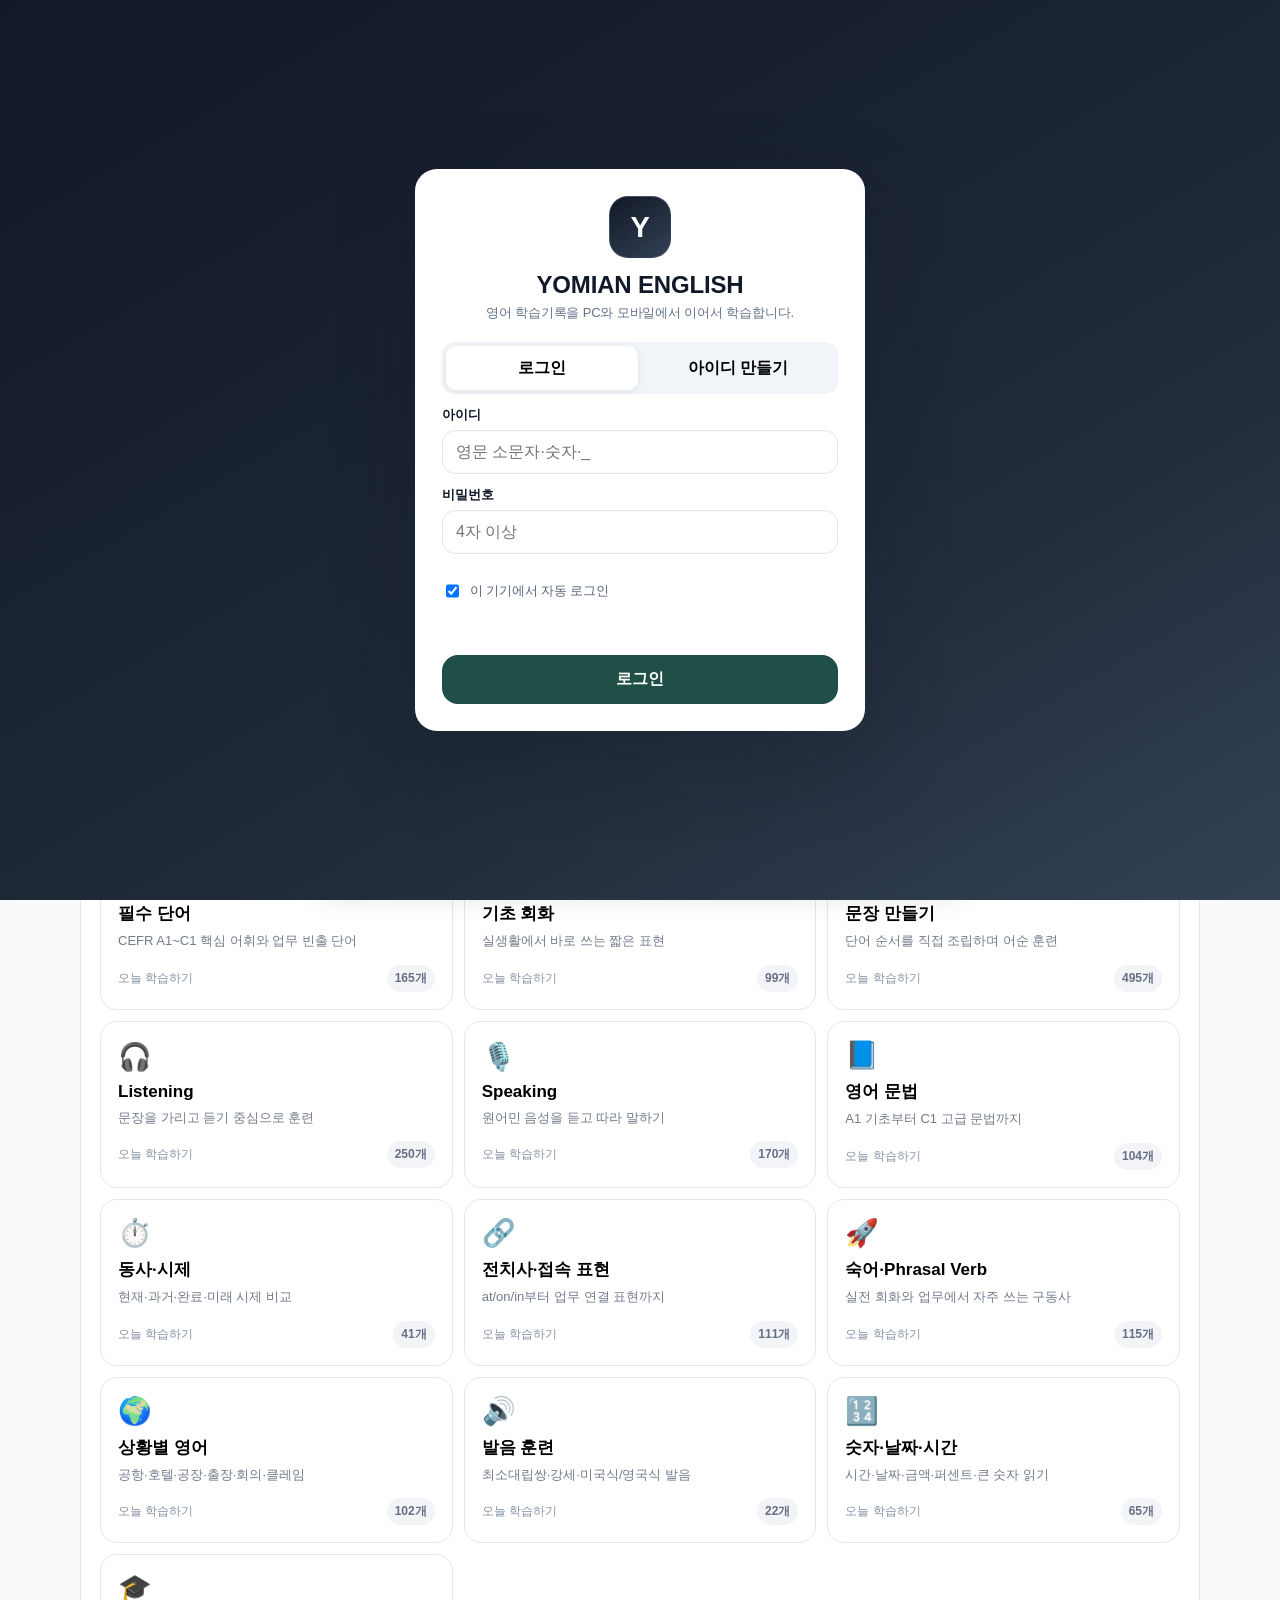
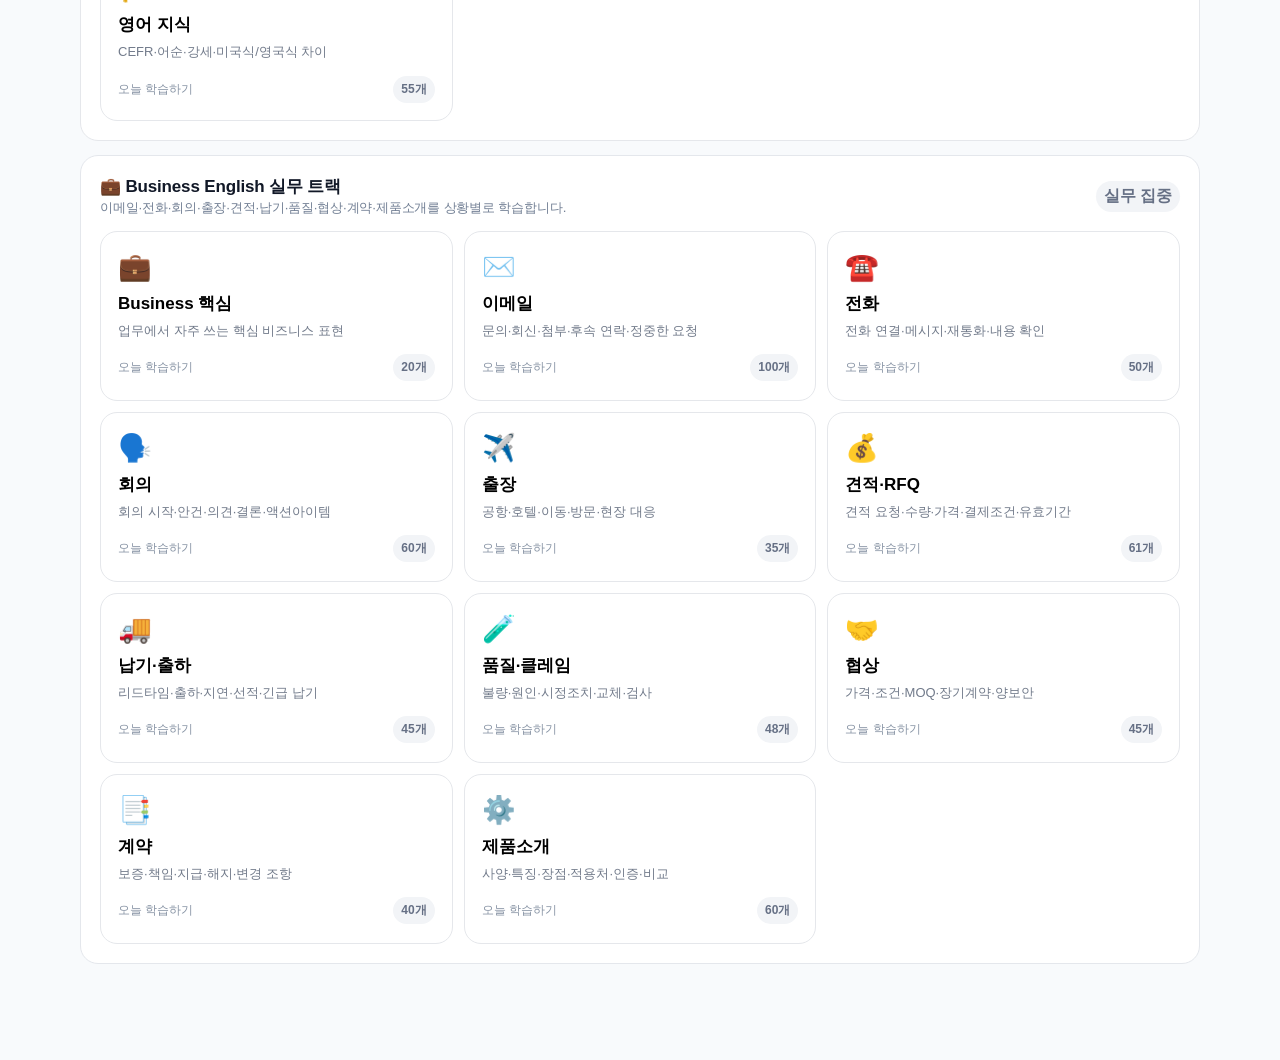
==== commit 34978525: "YOMIAN ENGLISH v1.3.0" ====
--- a/index.html
+++ b/index.html
@@ -1,10 +1,10 @@
-<!doctype html><html lang="ko"><head><meta charset="utf-8"><meta name="viewport" content="width=device-width,initial-scale=1,viewport-fit=cover"><meta name="theme-color" content="#183b95"><meta name="apple-mobile-web-app-capable" content="yes"><meta name="apple-mobile-web-app-title" content="YOMIAN English"><title>YOMIAN ENGLISH</title><link rel="manifest" href="./manifest.webmanifest"><link rel="apple-touch-icon" href="./yomian-english-icon-192-v3.png"><link rel="stylesheet" href="./styles.css?v=1.2.1"></head><body>
+<!doctype html><html lang="ko"><head><meta charset="utf-8"><meta name="viewport" content="width=device-width,initial-scale=1,viewport-fit=cover"><meta name="theme-color" content="#111827"><meta name="apple-mobile-web-app-capable" content="yes"><meta name="apple-mobile-web-app-title" content="YOMIAN English"><title>YOMIAN ENGLISH</title><link rel="manifest" href="./manifest.webmanifest"><link rel="apple-touch-icon" href="./yomian-english-icon-192-v3.png"><link rel="stylesheet" href="./styles.css?v=1.3.0"></head><body>
 <div id="authGate" class="authGate"><div class="authCard"><div class="authLogo">Y</div><h2>YOMIAN ENGLISH</h2><p>영어 학습기록을 PC와 모바일에서 이어서 학습합니다.</p><div class="authTabs"><button id="loginTab" onclick="DACOCloud.setAuthMode('login')">로그인</button><button id="registerTab" onclick="DACOCloud.setAuthMode('register')">아이디 만들기</button></div><div id="displayNameField" class="field hidden"><label>표시 이름</label><input id="authDisplayName" autocomplete="name" placeholder="예: Alex"></div><div class="field"><label>아이디</label><input id="authUsername" autocomplete="username" placeholder="영문 소문자·숫자·_"></div><div class="field"><label>비밀번호</label><input id="authPassword" type="password" autocomplete="current-password" placeholder="4자 이상"></div><label id="autoLoginRow" class="checkrow"><input id="autoLoginCheck" type="checkbox" checked> 이 기기에서 자동 로그인</label><div id="authSetupWarn" class="setupWarn hidden"></div><div id="authMsg" class="authMsg"></div><button id="authSubmit" class="bigbtn blue" style="width:100%" onclick="DACOCloud.submitAuth()">로그인</button><button id="bootstrapAdminBtn" class="iconbtn hidden" style="width:100%;margin-top:8px" onclick="DACOCloud.bootstrapAdmin()">최초 관리자(admin) 만들기</button><button id="localOnlyBtn" class="iconbtn hidden" style="width:100%;margin-top:8px" onclick="DACOCloud.continueLocal()">클라우드 없이 사용</button></div></div>
 <div class="app"><header class="top"><div class="brand"><div class="logo">Y</div><div><h1>YOMIAN ENGLISH</h1><small>Daily · Business · Speaking · Review</small></div></div><div class="topActions"><span id="cloudStatusBadge" class="statusBadge off">☁ 연결 확인</span><button id="cloudUserBtn" class="iconbtn hidden" onclick="DACOCloud.openAccount()">👤</button><button id="adminBtn" class="iconbtn hidden" onclick="DACOCloud.openAdmin()">🛡 관리자</button><button class="iconbtn" onclick="openSettings()">⚙ 설정</button></div></header>
 <main>
-<section id="homeView" class="view on"><div class="hero"><div class="eyebrow">YOMIAN ENGLISH · v1.2.1</div><h2>오늘 할 영어를 고민하지 말고,<br>10분만 바로 시작하세요.</h2><p>CEFR A1~C1, 필수 단어, 회화, 문장 만들기, Listening, Speaking, 문법, 시제와 함께 2,358개의 학습 항목을 제공합니다. Business English는 이메일·전화·회의·출장·견적·납기·품질·협상·계약·제품소개로 세분화했습니다.</p><div class="cta"><button class="primary" onclick="startDaily()">▶ 오늘의 영어 시작</button><button class="secondary" onclick="openReview()">↺ 복습·오답</button><button class="secondary" onclick="openBrowse()">⌕ 전체 학습자료</button></div></div>
+<section id="homeView" class="view on"><div class="hero"><div class="eyebrow">YOMIAN ENGLISH · v1.3.0</div><h2>오늘 할 영어를 고민하지 말고,<br>10분만 바로 시작하세요.</h2><p>CEFR A1~C1, 필수 단어, 회화, 문장 만들기, Listening, Speaking, 문법, 시제와 함께 2,358개의 학습 항목을 제공합니다. Business English는 이메일·전화·회의·출장·견적·납기·품질·협상·계약·제품소개로 세분화했습니다.</p><div id="heroSummary" class="heroSummary"><span>오늘 완료 <b>0</b>개</span><span>복습 대기 <b>0</b>개</span><span>연속 <b>0</b>일</span></div><div class="cta"><button class="primary" onclick="resumeOrDaily()">▶ 오늘의 영어 시작</button><button class="secondary" onclick="openReview()">↺ 복습·오답</button><button class="secondary" onclick="openBrowse()">⌕ 전체 학습자료</button></div></div>
 <div class="stats"><div class="stat"><b id="statSessions">0</b><span>학습 세션</span></div><div class="stat"><b id="statLearned">0</b><span>학습 카드</span></div><div class="stat"><b id="statStreak">0일</b><span>연속 학습</span></div><div class="stat"><b id="statAccuracy">0%</b><span>정답률</span></div><div class="stat"><b id="statDue">0</b><span>복습 대기</span></div></div>
-<div id="todayBanner" class="todayBanner"><div><b>오늘의 학습 상태</b><div id="todayText" style="font-size:13px;color:#567064;margin-top:3px">아직 학습 전입니다.</div></div><button class="iconbtn" onclick="startDaily()">이어하기</button></div>
+<div id="todayBanner" class="todayBanner"><div><b>오늘의 학습 상태</b><div id="todayText" style="font-size:13px;color:#567064;margin-top:3px">아직 학습 전입니다.</div></div><button id="todayActionBtn" class="iconbtn" onclick="resumeOrDaily()">오늘 시작</button></div>
 <div class="panel"><div class="panelHead"><h3>난이도 선택</h3><div id="levelTabs" class="levelTabs"></div></div></div>
 <div class="panel"><div class="panelHead"><h3>기본 영어 학습</h3><small style="color:#738095">완료 후에는 복습/추가학습으로 다시 들어갈 수 있습니다.</small></div><div id="coreCategoryGrid" class="categoryGrid"></div></div>
 <div class="panel businessPanel"><div class="panelHead"><div><h3>💼 Business English 실무 트랙</h3><small style="color:#738095">이메일·전화·회의·출장·견적·납기·품질·협상·계약·제품소개를 상황별로 학습합니다.</small></div><span class="miniPill">실무 집중</span></div><div id="businessCategoryGrid" class="categoryGrid"></div></div></section>
@@ -12,12 +12,12 @@
 <section id="browseView" class="view"><div class="pageHead"><button class="iconbtn" onclick="goHome()">← 홈</button><div style="flex:1"><h2>전체 학습자료</h2><small>영어/한국어/카테고리로 검색할 수 있습니다.</small></div></div><div class="panel"><div class="browseTools"><input id="browseSearch" class="search" placeholder="검색어 입력" oninput="renderBrowse()"><select id="browseCategory" class="search" style="flex:0 0 220px" onchange="renderBrowse()"></select></div><div id="browseList" class="browseList"></div></div></section>
 <section id="summaryView" class="view"><div class="lessonCard"><div class="summary"><div class="trophy">🎉</div><h2 id="summaryTitle">오늘 공부 끝!</h2><p id="summaryText">짧게라도 매일 반복하는 것이 가장 강합니다.</p><div class="summaryGrid"><div><b id="sumCount">0</b><span>학습 항목</span></div><div><b id="sumCorrect">0</b><span>정답</span></div><div><b id="sumScore">0%</b><span>정답률</span></div><div><b id="sumWrong">0</b><span>복습 예약</span></div></div><button class="bigbtn blue" onclick="goHome()">홈으로</button> <button id="summaryMoreBtn" class="bigbtn light" onclick="repeatLastCategory()">추가학습</button></div></div></section>
 </main>
-<nav class="bottomNav"><button onclick="goHome()"><span>🏠</span>홈</button><button onclick="openBrowse()"><span>📚</span>학습자료</button><button onclick="DACOCloud.openRanking()"><span>🏆</span>랭킹</button><button onclick="openAttendance()"><span>✅</span>출석</button><button onclick="openMyPage()"><span>👤</span>마이</button></nav></div>
-<div class="modal" id="settingsModal"><div class="modalbox"><div class="pageHead"><h2>설정</h2><button class="iconbtn" onclick="closeModal('settingsModal')">✕</button></div><div class="settingrow"><div><label>영어 발음</label><small>미국식/영국식 음성을 선택합니다.</small></div><div id="accentSeg" class="seg"><button data-accent="en-US" onclick="setAccent('en-US')">🇺🇸 US</button><button data-accent="en-GB" onclick="setAccent('en-GB')">🇬🇧 UK</button></div></div><div class="settingrow"><div><label>음성 속도</label><small>초급자는 0.85배가 편합니다.</small></div><div id="rateSeg" class="seg"><button data-rate="0.75" onclick="setRate(.75)">0.75</button><button data-rate="0.85" onclick="setRate(.85)">0.85</button><button data-rate="1" onclick="setRate(1)">보통</button></div></div><div class="settingrow"><div><label>영어 성우</label><small>기기에서 사용 가능한 선택 발음의 성우를 표시합니다.</small></div><div><select id="voiceSelect" onchange="setVoice(this.value)"><option value="auto">자동</option></select> <button class="iconbtn" onclick="speak('Please confirm the schedule.')">샘플</button></div></div><div class="settingrow"><div><label>오후 7시 미학습 알림</label><small id="reminderStatus">오늘 학습하지 않았을 때 알림을 받을 수 있습니다.</small></div><button id="settingsReminderBtn" class="iconbtn" onclick="DACOCloud.toggleReminder()">🔕 알림 켜기</button></div><div class="settingrow"><div><label>계정 · 클라우드</label><small id="cloudSettingsText">로그인하면 기록이 자동 동기화됩니다.</small></div><button class="iconbtn" onclick="DACOCloud.syncNow(true)">지금 동기화</button></div><div class="settingrow"><div><label>학습기록 백업</label><small>JSON 파일로 내보내거나 다시 가져올 수 있습니다.</small></div><div><button class="iconbtn" onclick="exportProgress()">내보내기</button> <button class="iconbtn" onclick="document.getElementById('importFile').click()">가져오기</button><input id="importFile" type="file" accept="application/json" class="hidden"></div></div><div class="settingrow"><div><label>학습기록 초기화</label><small>영어 앱의 진도만 초기화합니다.</small></div><button class="iconbtn" style="color:#b91c1c" onclick="resetProgress()">초기화</button></div></div></div>
+<nav class="bottomNav"><button data-view="homeView" class="active" onclick="goHome()"><span>🏠</span>홈</button><button data-view="browseView" onclick="openBrowse()"><span>📚</span>학습자료</button><button onclick="DACOCloud.openRanking()"><span>🏆</span>랭킹</button><button onclick="openAttendance()"><span>✅</span>출석</button><button onclick="openMyPage()"><span>👤</span>마이</button></nav></div>
+<div class="modal" id="settingsModal"><div class="modalbox"><div class="pageHead"><h2>설정</h2><button class="iconbtn" onclick="closeModal('settingsModal')">✕</button></div><div class="settingrow"><div><label>영어 발음</label><small>미국식/영국식 음성을 선택합니다.</small></div><div id="accentSeg" class="seg"><button data-accent="en-US" onclick="setAccent('en-US')">🇺🇸 US</button><button data-accent="en-GB" onclick="setAccent('en-GB')">🇬🇧 UK</button></div></div><div class="settingrow"><div><label>음성 속도</label><small>초급자는 0.85배가 편합니다.</small></div><div id="rateSeg" class="seg"><button data-rate="0.75" onclick="setRate(.75)">0.75</button><button data-rate="0.85" onclick="setRate(.85)">0.85</button><button data-rate="1" onclick="setRate(1)">보통</button></div></div><div class="settingrow"><div><label>영어 성우</label><small>기기에서 사용 가능한 선택 발음의 성우를 표시합니다.</small></div><div><select id="voiceSelect" onchange="setVoice(this.value)"><option value="auto">자동</option></select> <button class="iconbtn" onclick="speak('Please confirm the schedule.')">샘플</button></div></div><div class="settingrow"><div><label>한 번에 학습할 문제 수</label><small>카테고리·오늘 학습·복습에 공통 적용됩니다.</small></div><div id="countSeg" class="seg"><button data-count="5" onclick="setSessionSize(5)">5</button><button data-count="10" onclick="setSessionSize(10)">10</button><button data-count="15" onclick="setSessionSize(15)">15</button><button data-count="20" onclick="setSessionSize(20)">20</button><button data-count="30" onclick="setSessionSize(30)">30</button></div></div><div class="settingrow"><div><label>복습 간격 기본값</label><small>정답 항목의 다음 복습 시점을 정합니다. 자동 증가는 반복 숙달 시 간격을 늘립니다.</small></div><div><div id="reviewSeg" class="seg"><button data-days="1" onclick="setReviewBaseDays(1)">1일</button><button data-days="3" onclick="setReviewBaseDays(3)">3일</button><button data-days="7" onclick="setReviewBaseDays(7)">7일</button></div><button id="reviewGrowBtn" class="iconbtn reviewGrowBtn" onclick="toggleReviewAutoGrow()">자동 증가 ON</button></div></div><div class="settingrow"><div><label>오후 7시 미학습 알림</label><small id="reminderStatus">오늘 학습하지 않았을 때 알림을 받을 수 있습니다.</small></div><button id="settingsReminderBtn" class="iconbtn" onclick="DACOCloud.toggleReminder()">🔕 알림 켜기</button></div><div class="settingrow"><div><label>앱 설치 · 재설치 복구</label><small>Chrome에서 “이미 설치됨” 오류가 나거나 앱 설치 상태가 꼬였을 때 복구용 설치 페이지를 엽니다.</small></div><button class="iconbtn" onclick="location.href='./reinstall.html'">복구 페이지</button></div><div class="settingrow"><div><label>계정 · 클라우드</label><small id="cloudSettingsText">로그인하면 기록이 자동 동기화됩니다.</small></div><button class="iconbtn" onclick="DACOCloud.syncNow(true)">지금 동기화</button></div><div class="settingrow"><div><label>학습기록 백업</label><small>JSON 파일로 내보내거나 다시 가져올 수 있습니다.</small></div><div><button class="iconbtn" onclick="exportProgress()">내보내기</button> <button class="iconbtn" onclick="document.getElementById('importFile').click()">가져오기</button> <button class="iconbtn" onclick="restoreAutoBackup()">자동백업 복원</button><input id="importFile" type="file" accept="application/json" class="hidden"></div></div><div class="settingrow"><div><label>학습기록 초기화</label><small>영어 앱의 진도만 초기화합니다.</small></div><button class="iconbtn" style="color:#b91c1c" onclick="resetProgress()">초기화</button></div></div></div>
 <div class="modal" id="attendanceModal"><div class="modalbox"><div class="pageHead"><h2>✅ 출석·학습 기록</h2><button class="iconbtn" onclick="closeModal('attendanceModal')">✕</button></div><div id="attendanceContent"></div></div></div>
 <div class="modal" id="myPageModal"><div class="modalbox"><div class="pageHead"><h2>👤 마이페이지</h2><button class="iconbtn" onclick="closeModal('myPageModal')">✕</button></div><div id="myPageContent"></div><div id="myPageRank" class="setupWarn">랭킹 집계 중</div></div></div>
 <div class="modal" id="rankingModal"><div class="modalbox"><div class="pageHead"><h2>🏆 영어 학습 랭킹</h2><button class="iconbtn" onclick="DACOCloud.closeModal('rankingModal')">✕</button></div><div id="rankingContent"></div></div></div>
 <div class="modal" id="accountModal"><div class="modalbox"><div class="pageHead"><h2>내 계정</h2><button class="iconbtn" onclick="DACOCloud.closeModal('accountModal')">✕</button></div><div id="accountInfo"></div><div style="display:flex;gap:8px;flex-wrap:wrap;margin-top:15px"><button class="bigbtn light" onclick="DACOCloud.syncNow(true)">☁ 지금 동기화</button><button class="bigbtn ghost" onclick="DACOCloud.openPasswordChange()">비밀번호 변경</button><button class="bigbtn ghost" onclick="DACOCloud.logout()">로그아웃</button></div></div></div>
 <div class="modal" id="passwordModal"><div class="modalbox" style="max-width:460px"><div class="pageHead"><h2>비밀번호 변경</h2><button class="iconbtn" onclick="DACOCloud.closeModal('passwordModal')">✕</button></div><div class="field"><label>현재 비밀번호</label><input id="currentPassword" type="password"></div><div class="field"><label>새 비밀번호</label><input id="newPassword" type="password"></div><div id="passwordMsg" class="authMsg"></div><button class="bigbtn blue" style="width:100%" onclick="DACOCloud.changePassword()">변경하기</button></div></div>
 <div class="modal" id="adminModal"><div class="modalbox" style="max-width:1040px"><div class="pageHead"><div><h2>🛡 관리자 메뉴</h2><small>영어 앱 사용자와 학습기록</small></div><button class="iconbtn" onclick="DACOCloud.closeModal('adminModal')">✕</button></div><div id="adminWarning" class="setupWarn">초기 관리자 비밀번호가 admin이면 최초 로그인 후 반드시 변경하세요.</div><div id="adminSummary" class="adminCards"></div><div style="display:flex;justify-content:space-between;align-items:center;margin:14px 0 8px"><b>가입 사용자</b><button class="iconbtn" onclick="DACOCloud.loadAdminUsers()">↻ 새로고침</button></div><div id="adminUsers"></div></div></div>
-<div id="toast" class="toast"></div><script src="./cloud-config.js?v=1.2.1"></script><script src="./content.js?v=1.2.1"></script><script src="./app.js?v=1.2.1"></script><script src="./cloud-auth.js?v=1.2.1"></script></body></html>
+<div class="modal" id="dailyChoiceModal"><div class="modalbox choiceModalBox"><div class="pageHead"><div><h2 id="dailyChoiceTitle">오늘 학습 완료</h2><small>오늘 이미 학습한 영역입니다.</small></div><button class="iconbtn" onclick="closeDailyChoice()">✕</button></div><div class="dailyChoiceHero"><div class="doneIcon">✓</div><p id="dailyChoiceText"></p></div><div class="dailyChoiceActions"><button class="bigbtn light" onclick="runDailyChoice('review')"><b>↻ 복습하기</b><small>오늘 배운 내용과 약한 항목을 다시 확인</small></button><button class="bigbtn blue" onclick="runDailyChoice('extra')"><b>＋ 추가학습</b><small>아직 덜 본 항목을 새로 학습</small></button></div></div></div><div id="toast" class="toast"></div><script src="./cloud-config.js?v=1.3.0"></script><script src="./content.js?v=1.3.0"></script><script src="./app.js?v=1.3.0"></script><script src="./cloud-auth.js?v=1.3.0"></script></body></html>
--- a/styles.css
+++ b/styles.css
@@ -6,3 +6,58 @@
 .businessPanel{border:1px solid #dbe7ff;background:linear-gradient(180deg,#ffffff 0%,#f7faff 100%)}
 .businessPanel .categoryCard{min-height:180px}
 @media(max-width:720px){.businessPanel .categoryCard{min-height:auto}}
+
+/* ===== YOMIAN ENGLISH v1.3.0 · Modern neutral UI ===== */
+:root{
+  --bg:#f7f8fa;--card:#ffffff;--ink:#111827;--muted:#667085;--line:#e5e7eb;
+  --blue:#1f4f46;--blue2:#173d36;--green:#0f766e;--orange:#b45309;--red:#b42318;--purple:#475467;
+  --shadow:0 10px 28px rgba(17,24,39,.055);--radius:20px
+}
+html{color-scheme:light;scroll-behavior:smooth}
+body{background:linear-gradient(180deg,#f2f4f7 0,#f8fafc 240px,#f8fafc 100%);letter-spacing:-.01em}
+button,input,select{min-height:44px}
+button:focus-visible,input:focus-visible,select:focus-visible{outline:3px solid rgba(15,118,110,.23);outline-offset:2px}
+.app{max-width:1160px;padding-top:18px}
+.top{position:sticky;top:0;z-index:14;margin:0 -8px 16px;padding:9px 8px;background:rgba(248,250,252,.88);backdrop-filter:blur(18px);border-bottom:1px solid rgba(229,231,235,.72)}
+.logo,.authLogo{background:linear-gradient(145deg,#111827,#334155);box-shadow:none;border:1px solid rgba(255,255,255,.12)}
+.brand h1{letter-spacing:-.02em}.brand small{color:#7b8493}
+.iconbtn{border-color:#e5e7eb;background:#fff;color:#344054;box-shadow:none;transition:border-color .16s,background .16s,transform .16s}
+.iconbtn:hover{background:#f8fafc;border-color:#d0d5dd}.iconbtn:active{transform:scale(.98)}
+.statusBadge{background:#ecfdf5;color:#067647}.statusBadge.off{background:#f2f4f7;color:#667085}
+.hero{padding:31px 32px;border-radius:26px;background:linear-gradient(135deg,#111827 0%,#1f2937 58%,#334155 100%);box-shadow:0 16px 40px rgba(17,24,39,.12)}
+.hero:after{width:260px;height:260px;right:-90px;top:-120px;background:rgba(255,255,255,.055)}
+.hero h2{font-size:36px;letter-spacing:-.035em}.hero p{opacity:.8}.eyebrow{opacity:.68;letter-spacing:.12em}
+.heroSummary{display:flex;gap:8px;flex-wrap:wrap;margin-top:18px}.heroSummary span{border:1px solid rgba(255,255,255,.13);background:rgba(255,255,255,.07);border-radius:999px;padding:7px 10px;font-size:12px;color:#e5e7eb}.heroSummary b{color:#fff}
+.primary{background:#fff;color:#111827;box-shadow:none}.secondary{background:transparent;border-color:rgba(255,255,255,.22)}
+.primary:hover{background:#f9fafb}.secondary:hover{background:rgba(255,255,255,.07)}
+.stats{gap:10px}.stat,.panel,.categoryCard{border-color:#e5e7eb;box-shadow:none}.stat{padding:15px 16px;border-radius:16px}.stat b{font-size:23px;color:#101828}.stat span{color:#7b8493}
+.panel{border-radius:18px;padding:19px}.panelHead h3{font-size:17px}.levelTabs button{min-height:38px;padding:7px 12px;border-color:#e4e7ec;color:#667085;background:#fff}.levelTabs button.on{background:#ecfdf5;border-color:#a6f4c5;color:#067647}
+.categoryGrid{grid-template-columns:repeat(3,minmax(0,1fr));gap:11px}.categoryCard{border-radius:17px;padding:17px;min-height:158px;transition:border-color .16s,background .16s,transform .16s;overflow:hidden}.categoryCard:hover{transform:translateY(-1px);box-shadow:none;border-color:#cfd4dc;background:#fcfcfd}.categoryCard:disabled{cursor:not-allowed;opacity:.5;transform:none}.categoryCard.completed{border-color:#99e1d7;background:linear-gradient(180deg,#fff 0%,#f0fdfa 100%)}
+.completeBadge{position:absolute;right:12px;top:12px;background:#0f766e;color:#fff;border-radius:999px;padding:5px 8px;font-size:10px;font-weight:900;letter-spacing:.02em}.categoryIcon{font-size:27px}.categoryCard h4{font-size:17px;margin-top:9px}.categoryCard p{color:#727b8b}.categoryMeta .done{color:#0f766e}.miniPill{background:#f2f4f7;color:#667085}
+.businessPanel{border-color:#e4e7ec;background:#fff}.businessPanel .categoryCard{min-height:170px}
+.todayBanner{background:#f0fdfa;border-color:#ccfbf1;border-radius:16px}.todayBanner b{color:#0f766e}
+.progress{background:#e9ecef}.progress>div{background:linear-gradient(90deg,#0f766e,#2f7f75)}
+.lessonCard{border-color:#e5e7eb;border-radius:22px;box-shadow:var(--shadow);min-height:560px}.lessonBadge{background:#f2f4f7;color:#475467}.prompt .en{color:#101828}.prompt .ipa{color:#667085}.note{background:#f8fafc;color:#475467}.example{border-color:#e4e7ec;background:#fcfcfd}
+.actionBtn{min-height:46px;border-radius:13px}.listen{background:#f2f4f7;color:#344054}.speak{background:#ecfdf5;color:#067647}.reveal{background:#111827;color:#fff}.wrong{background:#fef3f2;color:#b42318}.good{background:#ecfdf5;color:#067647}
+.choice{border-color:#e4e7ec;border-radius:13px}.choice.correct{background:#ecfdf5;border-color:#6ce9a6;color:#067647}.choice.bad{background:#fef3f2;border-color:#fda29b;color:#b42318}
+.wordChip{border-color:#e4e7ec;background:#fff}.builtLine{border-color:#d0d5dd}.micOrb{background:linear-gradient(145deg,#0f766e,#2e8b80);box-shadow:0 12px 28px rgba(15,118,110,.18)}
+.browseRow{border-radius:14px}.browseRow .level{color:#0f766e}.search{min-height:46px;border-color:#e4e7ec}
+.bottomNav{background:rgba(255,255,255,.94);border-color:#e4e7ec;border-radius:18px;box-shadow:0 10px 30px rgba(17,24,39,.10)}.bottomNav button{min-height:52px;color:#667085}.bottomNav button.active{background:#f0fdfa;color:#0f766e}
+.modal{background:rgba(17,24,39,.42);backdrop-filter:blur(3px)}.modalbox{border-radius:20px;border:1px solid #e5e7eb;box-shadow:0 24px 70px rgba(17,24,39,.18)}
+.settingrow{border-color:#edf0f3}.seg{background:#f2f4f7}.seg button{min-height:36px}.seg button.on{background:#fff;color:#101828;box-shadow:0 1px 3px rgba(16,24,40,.08)}.reviewGrowBtn{margin-top:8px;width:100%}
+.authGate{background:linear-gradient(150deg,#111827,#1f2937 62%,#334155)}.authCard{border-radius:22px;box-shadow:0 28px 80px rgba(17,24,39,.28)}
+.summaryGrid>div,.adminCards>div,.rankPodium>div{background:#f8fafc}
+.toast{background:#111827;border:1px solid #344054}
+.dailyChoiceHero{text-align:center;padding:12px 6px}.doneIcon{width:54px;height:54px;margin:0 auto 10px;border-radius:50%;display:grid;place-items:center;background:#ecfdf5;color:#067647;font-size:28px;font-weight:900}.dailyChoiceHero p{color:#667085;line-height:1.6}.dailyChoiceActions{display:grid;grid-template-columns:1fr 1fr;gap:10px}.dailyChoiceActions button{display:flex;flex-direction:column;align-items:flex-start;text-align:left;gap:4px}.dailyChoiceActions small{font-weight:500;color:inherit;opacity:.75}
+.calendarCard{border:1px solid #e5e7eb;border-radius:17px;padding:15px;background:#fff}.calendarHead{display:flex;align-items:center;justify-content:space-between;margin-bottom:10px}.calendarWeek,.calendarGrid{display:grid;grid-template-columns:repeat(7,1fr);gap:5px}.calendarWeek span{text-align:center;color:#98a2b3;font-size:11px;padding:4px}.calDay{min-height:44px;border-radius:10px;display:flex;align-items:center;justify-content:center;position:relative;background:#f9fafb;color:#667085;font-size:12px}.calDay.empty{background:transparent}.calDay.hit{background:#ecfdf5;color:#067647;font-weight:800}.calDay.hit b{position:absolute;right:5px;bottom:3px;font-size:9px}.calDay.today{outline:2px solid #98a2b3;outline-offset:-2px}.attendanceStats{margin-bottom:12px}
+@media(max-width:900px){.categoryGrid{grid-template-columns:repeat(2,minmax(0,1fr))}.hero h2{font-size:32px}}
+@media(max-width:620px){
+  html{font-size:16px}.app{padding-left:12px;padding-right:12px}.top{margin-left:-2px;margin-right:-2px;padding-left:2px;padding-right:2px}.brand small{display:none}.logo{width:42px;height:42px;border-radius:12px}.topActions{gap:5px}.topActions .iconbtn{min-height:42px;padding:8px 10px}.hero{padding:23px 20px;border-radius:21px}.hero h2{font-size:27px}.hero p{font-size:13px}.heroSummary{margin-top:14px}.cta{gap:8px}.primary,.secondary{width:100%;text-align:center}
+  .stats{grid-template-columns:repeat(2,minmax(0,1fr))}.stat{padding:13px}.panel{padding:15px}.categoryGrid{grid-template-columns:1fr}.categoryCard{min-height:0;padding:16px}.businessPanel .categoryCard{min-height:0}
+  .studyTop{position:sticky;top:66px;z-index:10;background:rgba(248,250,252,.94);backdrop-filter:blur(12px);padding:8px 0;margin-top:0}.lessonCard{padding:18px;min-height:calc(100vh - 190px);border-radius:18px}.prompt .ko{font-size:21px}.prompt .en{font-size:30px}.actions{position:sticky;bottom:78px;background:linear-gradient(180deg,rgba(255,255,255,0),#fff 18%);padding-top:28px;padding-bottom:6px}
+  .bottomNav{bottom:max(7px,env(safe-area-inset-bottom));width:calc(100% - 16px);padding:5px}.bottomNav button{min-height:50px}.bottomNav button span{font-size:18px}
+  .modal{align-items:flex-end;padding:0}.modalbox{width:100%;max-width:none;max-height:88dvh;border-radius:20px 20px 0 0;padding:20px 16px calc(18px + env(safe-area-inset-bottom));animation:sheetUp .18s ease-out}.settingrow{padding:15px 0}.seg{width:100%;overflow:auto}.seg button{flex:1;white-space:nowrap}.dailyChoiceActions{grid-template-columns:1fr}.calendarCard{padding:10px}.calDay{min-height:40px}
+}
+@keyframes sheetUp{from{transform:translateY(18px);opacity:.6}to{transform:none;opacity:1}}
+@media(prefers-reduced-motion:reduce){*,*:before,*:after{scroll-behavior:auto!important;animation-duration:.001ms!important;animation-iteration-count:1!important;transition-duration:.001ms!important}}
+@media(max-width:620px){.topActions .iconbtn:last-child{display:inline-flex}.topActions #adminBtn,.topActions #cloudUserBtn{display:none}}
